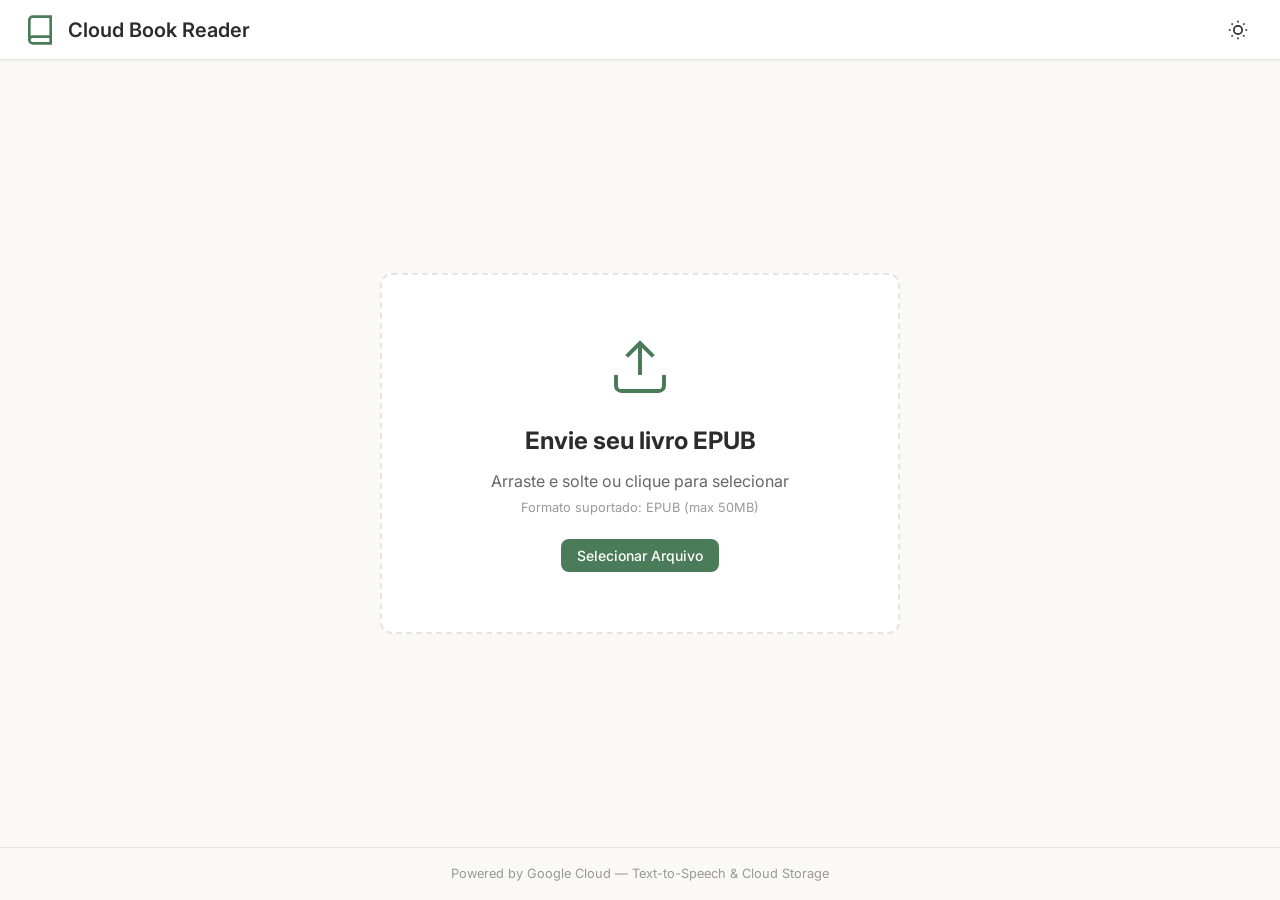
==== templates/index.html @ 9af19324 "Add Google Cloud EPUB book reader application Full-stack book reader with EPUB parsing, chapter navi" ====
<!DOCTYPE html>
<html lang="pt-BR">
<head>
    <meta charset="UTF-8">
    <meta name="viewport" content="width=device-width, initial-scale=1.0">
    <title>Cloud Book Reader - Leitor EPUB</title>
    <link rel="stylesheet" href="/static/css/style.css">
    <link href="https://fonts.googleapis.com/css2?family=Merriweather:wght@300;400;700&family=Inter:wght@400;500;600&display=swap" rel="stylesheet">
</head>
<body>
    <div class="app-container">
        <!-- Header -->
        <header class="header">
            <div class="header-content">
                <div class="logo">
                    <svg width="32" height="32" viewBox="0 0 24 24" fill="none" stroke="currentColor" stroke-width="2">
                        <path d="M4 19.5A2.5 2.5 0 0 1 6.5 17H20"></path>
                        <path d="M6.5 2H20v20H6.5A2.5 2.5 0 0 1 4 19.5v-15A2.5 2.5 0 0 1 6.5 2z"></path>
                    </svg>
                    <h1>Cloud Book Reader</h1>
                </div>
                <button id="btn-theme" class="btn-icon" title="Alternar tema">
                    <svg id="icon-sun" width="20" height="20" viewBox="0 0 24 24" fill="none" stroke="currentColor" stroke-width="2">
                        <circle cx="12" cy="12" r="5"></circle>
                        <line x1="12" y1="1" x2="12" y2="3"></line>
                        <line x1="12" y1="21" x2="12" y2="23"></line>
                        <line x1="4.22" y1="4.22" x2="5.64" y2="5.64"></line>
                        <line x1="18.36" y1="18.36" x2="19.78" y2="19.78"></line>
                        <line x1="1" y1="12" x2="3" y2="12"></line>
                        <line x1="21" y1="12" x2="23" y2="12"></line>
                        <line x1="4.22" y1="19.78" x2="5.64" y2="18.36"></line>
                        <line x1="18.36" y1="5.64" x2="19.78" y2="4.22"></line>
                    </svg>
                    <svg id="icon-moon" class="hidden" width="20" height="20" viewBox="0 0 24 24" fill="none" stroke="currentColor" stroke-width="2">
                        <path d="M21 12.79A9 9 0 1 1 11.21 3 7 7 0 0 0 21 12.79z"></path>
                    </svg>
                </button>
            </div>
        </header>

        <!-- Upload Section -->
        <section id="upload-section" class="upload-section">
            <div class="upload-area" id="drop-zone">
                <div class="upload-icon">
                    <svg width="64" height="64" viewBox="0 0 24 24" fill="none" stroke="currentColor" stroke-width="1.5">
                        <path d="M21 15v4a2 2 0 0 1-2 2H5a2 2 0 0 1-2-2v-4"></path>
                        <polyline points="17 8 12 3 7 8"></polyline>
                        <line x1="12" y1="3" x2="12" y2="15"></line>
                    </svg>
                </div>
                <h2>Envie seu livro EPUB</h2>
                <p>Arraste e solte ou clique para selecionar</p>
                <p class="upload-formats">Formato suportado: EPUB (max 50MB)</p>
                <input type="file" id="file-input" accept=".epub" hidden>
                <button class="btn btn-primary" id="btn-select">Selecionar Arquivo</button>
            </div>
            <div id="upload-progress" class="upload-progress hidden">
                <div class="progress-bar">
                    <div class="progress-fill" id="progress-fill"></div>
                </div>
                <p id="upload-status">Processando seu livro...</p>
            </div>
        </section>

        <!-- Reader Section -->
        <section id="reader-section" class="reader-section hidden">
            <!-- Sidebar / Table of Contents -->
            <aside class="sidebar" id="sidebar">
                <div class="sidebar-header">
                    <div class="book-cover" id="book-cover"></div>
                    <div class="book-info">
                        <h3 id="meta-title"></h3>
                        <p id="meta-author"></p>
                    </div>
                </div>
                <nav class="toc" id="toc"></nav>
                <button class="btn btn-secondary sidebar-back" id="btn-back">
                    <svg width="16" height="16" viewBox="0 0 24 24" fill="none" stroke="currentColor" stroke-width="2">
                        <line x1="19" y1="12" x2="5" y2="12"></line>
                        <polyline points="12 19 5 12 12 5"></polyline>
                    </svg>
                    Novo Livro
                </button>
            </aside>

            <!-- Main Reader -->
            <main class="reader-main">
                <div class="reader-toolbar">
                    <div class="toolbar-left">
                        <button class="btn-icon" id="btn-toggle-sidebar" title="Menu">
                            <svg width="20" height="20" viewBox="0 0 24 24" fill="none" stroke="currentColor" stroke-width="2">
                                <line x1="3" y1="12" x2="21" y2="12"></line>
                                <line x1="3" y1="6" x2="21" y2="6"></line>
                                <line x1="3" y1="18" x2="21" y2="18"></line>
                            </svg>
                        </button>
                        <span class="chapter-title" id="chapter-title"></span>
                    </div>
                    <div class="toolbar-center">
                        <button class="btn-icon" id="btn-prev" title="Cap&iacute;tulo anterior">
                            <svg width="20" height="20" viewBox="0 0 24 24" fill="none" stroke="currentColor" stroke-width="2">
                                <polyline points="15 18 9 12 15 6"></polyline>
                            </svg>
                        </button>
                        <span class="page-indicator">
                            <span id="current-chapter">1</span> / <span id="total-chapters">1</span>
                        </span>
                        <button class="btn-icon" id="btn-next" title="Pr&oacute;ximo cap&iacute;tulo">
                            <svg width="20" height="20" viewBox="0 0 24 24" fill="none" stroke="currentColor" stroke-width="2">
                                <polyline points="9 18 15 12 9 6"></polyline>
                            </svg>
                        </button>
                    </div>
                    <div class="toolbar-right">
                        <button class="btn-icon" id="btn-font-decrease" title="Diminuir fonte">A-</button>
                        <button class="btn-icon" id="btn-font-increase" title="Aumentar fonte">A+</button>
                        <select id="tts-language" class="select-language" title="Idioma da voz">
                            <option value="pt-BR">PT-BR</option>
                            <option value="en-US">EN</option>
                            <option value="es-ES">ES</option>
                            <option value="fr-FR">FR</option>
                            <option value="de-DE">DE</option>
                            <option value="it-IT">IT</option>
                            <option value="ja-JP">JA</option>
                        </select>
                        <button class="btn btn-accent" id="btn-tts" title="Ler em voz alta">
                            <svg width="18" height="18" viewBox="0 0 24 24" fill="none" stroke="currentColor" stroke-width="2">
                                <polygon points="11 5 6 9 2 9 2 15 6 15 11 19 11 5"></polygon>
                                <path d="M15.54 8.46a5 5 0 0 1 0 7.07"></path>
                            </svg>
                            Ouvir
                        </button>
                    </div>
                </div>
                <div class="reader-content" id="reader-content">
                    <div class="page-content" id="page-content"></div>
                </div>
            </main>
        </section>

        <!-- Audio Player (hidden) -->
        <audio id="audio-player" hidden></audio>

        <!-- Footer -->
        <footer class="footer">
            <p>Powered by Google Cloud &mdash; Text-to-Speech &amp; Cloud Storage</p>
        </footer>
    </div>

    <script src="/static/js/app.js"></script>
</body>
</html>
---- static/css/style.css ----
/* ===== Variables ===== */
:root {
    --bg-primary: #faf9f7;
    --bg-secondary: #ffffff;
    --bg-sidebar: #f5f3f0;
    --text-primary: #2c2c2c;
    --text-secondary: #666666;
    --text-muted: #999999;
    --border: #e8e5e0;
    --accent: #4a7c59;
    --accent-hover: #3d6a4b;
    --accent-light: #e8f0eb;
    --danger: #c0392b;
    --shadow-sm: 0 1px 3px rgba(0, 0, 0, 0.06);
    --shadow-md: 0 4px 12px rgba(0, 0, 0, 0.08);
    --shadow-lg: 0 8px 30px rgba(0, 0, 0, 0.12);
    --radius: 8px;
    --radius-lg: 12px;
    --font-reading: 'Merriweather', Georgia, serif;
    --font-ui: 'Inter', -apple-system, BlinkMacSystemFont, sans-serif;
    --sidebar-width: 300px;
    --toolbar-height: 56px;
}

[data-theme="dark"] {
    --bg-primary: #1a1a1a;
    --bg-secondary: #242424;
    --bg-sidebar: #1e1e1e;
    --text-primary: #e8e4df;
    --text-secondary: #a0a0a0;
    --text-muted: #707070;
    --border: #333333;
    --accent: #6aad7b;
    --accent-hover: #7ec08d;
    --accent-light: #2a3a2e;
    --shadow-sm: 0 1px 3px rgba(0, 0, 0, 0.2);
    --shadow-md: 0 4px 12px rgba(0, 0, 0, 0.3);
    --shadow-lg: 0 8px 30px rgba(0, 0, 0, 0.4);
}

/* ===== Reset & Base ===== */
*, *::before, *::after {
    box-sizing: border-box;
    margin: 0;
    padding: 0;
}

html {
    font-size: 16px;
    -webkit-font-smoothing: antialiased;
}

body {
    font-family: var(--font-ui);
    background: var(--bg-primary);
    color: var(--text-primary);
    line-height: 1.6;
    min-height: 100vh;
    transition: background 0.3s, color 0.3s;
}

.hidden { display: none !important; }

/* ===== App Container ===== */
.app-container {
    min-height: 100vh;
    display: flex;
    flex-direction: column;
}

/* ===== Header ===== */
.header {
    background: var(--bg-secondary);
    border-bottom: 1px solid var(--border);
    padding: 0 24px;
    height: 60px;
    position: sticky;
    top: 0;
    z-index: 100;
    box-shadow: var(--shadow-sm);
}

.header-content {
    max-width: 1400px;
    margin: 0 auto;
    display: flex;
    align-items: center;
    justify-content: space-between;
    height: 100%;
}

.logo {
    display: flex;
    align-items: center;
    gap: 12px;
    color: var(--accent);
}

.logo h1 {
    font-size: 1.25rem;
    font-weight: 600;
    color: var(--text-primary);
}

/* ===== Buttons ===== */
.btn {
    display: inline-flex;
    align-items: center;
    gap: 8px;
    padding: 8px 16px;
    border: none;
    border-radius: var(--radius);
    font-family: var(--font-ui);
    font-size: 0.875rem;
    font-weight: 500;
    cursor: pointer;
    transition: all 0.2s;
    white-space: nowrap;
}

.btn-primary {
    background: var(--accent);
    color: white;
}

.btn-primary:hover {
    background: var(--accent-hover);
    box-shadow: var(--shadow-md);
}

.btn-secondary {
    background: var(--bg-primary);
    color: var(--text-primary);
    border: 1px solid var(--border);
}

.btn-secondary:hover {
    background: var(--border);
}

.btn-accent {
    background: var(--accent);
    color: white;
}

.btn-accent:hover {
    background: var(--accent-hover);
}

.btn-accent.active {
    background: var(--danger);
}

.btn-icon {
    display: inline-flex;
    align-items: center;
    justify-content: center;
    width: 36px;
    height: 36px;
    border: none;
    border-radius: var(--radius);
    background: transparent;
    color: var(--text-primary);
    cursor: pointer;
    transition: background 0.2s;
    font-family: var(--font-ui);
    font-size: 0.8rem;
    font-weight: 600;
}

.btn-icon:hover {
    background: var(--accent-light);
}

/* ===== Upload Section ===== */
.upload-section {
    flex: 1;
    display: flex;
    flex-direction: column;
    align-items: center;
    justify-content: center;
    padding: 48px 24px;
}

.upload-area {
    width: 100%;
    max-width: 520px;
    padding: 60px 40px;
    border: 2px dashed var(--border);
    border-radius: var(--radius-lg);
    text-align: center;
    cursor: pointer;
    transition: all 0.3s;
    background: var(--bg-secondary);
}

.upload-area:hover, .upload-area.dragover {
    border-color: var(--accent);
    background: var(--accent-light);
    box-shadow: var(--shadow-md);
}

.upload-icon {
    color: var(--accent);
    margin-bottom: 16px;
}

.upload-area h2 {
    font-size: 1.5rem;
    margin-bottom: 8px;
    color: var(--text-primary);
}

.upload-area p {
    color: var(--text-secondary);
    margin-bottom: 4px;
}

.upload-formats {
    font-size: 0.8rem;
    color: var(--text-muted) !important;
    margin-bottom: 20px !important;
}

.upload-progress {
    width: 100%;
    max-width: 520px;
    margin-top: 24px;
    text-align: center;
}

.progress-bar {
    width: 100%;
    height: 6px;
    background: var(--border);
    border-radius: 3px;
    overflow: hidden;
    margin-bottom: 12px;
}

.progress-fill {
    height: 100%;
    width: 0%;
    background: var(--accent);
    border-radius: 3px;
    transition: width 0.3s;
    animation: progress-pulse 1.5s ease-in-out infinite;
}

@keyframes progress-pulse {
    0%, 100% { opacity: 1; }
    50% { opacity: 0.7; }
}

#upload-status {
    color: var(--text-secondary);
    font-size: 0.9rem;
}

/* ===== Reader Section ===== */
.reader-section {
    flex: 1;
    display: flex;
    min-height: calc(100vh - 60px - 48px);
}

/* ===== Sidebar ===== */
.sidebar {
    width: var(--sidebar-width);
    background: var(--bg-sidebar);
    border-right: 1px solid var(--border);
    display: flex;
    flex-direction: column;
    overflow-y: auto;
    transition: transform 0.3s;
    flex-shrink: 0;
}

.sidebar.collapsed {
    transform: translateX(calc(-1 * var(--sidebar-width)));
    width: 0;
    overflow: hidden;
    border: none;
}

.sidebar-header {
    padding: 20px;
    border-bottom: 1px solid var(--border);
    text-align: center;
}

.book-cover {
    width: 120px;
    height: 170px;
    margin: 0 auto 12px;
    background: var(--border);
    border-radius: var(--radius);
    overflow: hidden;
    box-shadow: var(--shadow-md);
    display: flex;
    align-items: center;
    justify-content: center;
}

.book-cover img {
    width: 100%;
    height: 100%;
    object-fit: cover;
}

.book-cover .cover-placeholder {
    font-size: 2.5rem;
    color: var(--text-muted);
}

.book-info h3 {
    font-size: 1rem;
    font-weight: 600;
    margin-bottom: 4px;
    line-height: 1.3;
}

.book-info p {
    font-size: 0.85rem;
    color: var(--text-secondary);
}

.toc {
    flex: 1;
    overflow-y: auto;
    padding: 8px 0;
}

.toc-item {
    display: block;
    width: 100%;
    padding: 10px 20px;
    border: none;
    background: none;
    text-align: left;
    font-family: var(--font-ui);
    font-size: 0.85rem;
    color: var(--text-secondary);
    cursor: pointer;
    transition: all 0.2s;
    border-left: 3px solid transparent;
}

.toc-item:hover {
    background: var(--accent-light);
    color: var(--text-primary);
}

.toc-item.active {
    background: var(--accent-light);
    color: var(--accent);
    border-left-color: var(--accent);
    font-weight: 500;
}

.sidebar-back {
    margin: 12px 16px;
}

/* ===== Reader Main ===== */
.reader-main {
    flex: 1;
    display: flex;
    flex-direction: column;
    min-width: 0;
}

.reader-toolbar {
    height: var(--toolbar-height);
    padding: 0 16px;
    display: flex;
    align-items: center;
    justify-content: space-between;
    background: var(--bg-secondary);
    border-bottom: 1px solid var(--border);
    gap: 12px;
    flex-shrink: 0;
}

.toolbar-left, .toolbar-center, .toolbar-right {
    display: flex;
    align-items: center;
    gap: 8px;
}

.toolbar-left { flex: 1; min-width: 0; }
.toolbar-right { flex-shrink: 0; }

.chapter-title {
    font-size: 0.9rem;
    font-weight: 500;
    color: var(--text-secondary);
    overflow: hidden;
    text-overflow: ellipsis;
    white-space: nowrap;
}

.page-indicator {
    font-size: 0.85rem;
    color: var(--text-secondary);
    white-space: nowrap;
}

.select-language {
    padding: 6px 8px;
    border: 1px solid var(--border);
    border-radius: var(--radius);
    background: var(--bg-secondary);
    color: var(--text-primary);
    font-family: var(--font-ui);
    font-size: 0.8rem;
    cursor: pointer;
}

/* ===== Reader Content ===== */
.reader-content {
    flex: 1;
    overflow-y: auto;
    padding: 40px;
    display: flex;
    justify-content: center;
}

.page-content {
    max-width: 700px;
    width: 100%;
    font-family: var(--font-reading);
    font-size: 1.1rem;
    line-height: 1.9;
    color: var(--text-primary);
}

.page-content h1, .page-content h2, .page-content h3,
.page-content h4, .page-content h5, .page-content h6 {
    font-family: var(--font-ui);
    margin: 1.5em 0 0.5em;
    line-height: 1.3;
    color: var(--text-primary);
}

.page-content h1 { font-size: 1.8rem; }
.page-content h2 { font-size: 1.5rem; }
.page-content h3 { font-size: 1.3rem; }

.page-content p {
    margin-bottom: 1em;
    text-align: justify;
    hyphens: auto;
}

.page-content img {
    max-width: 100%;
    height: auto;
    border-radius: var(--radius);
    margin: 1em 0;
}

.page-content blockquote {
    border-left: 3px solid var(--accent);
    padding-left: 16px;
    margin: 1em 0;
    color: var(--text-secondary);
    font-style: italic;
}

.page-content a {
    color: var(--accent);
    text-decoration: none;
}

.page-content a:hover {
    text-decoration: underline;
}

/* ===== Footer ===== */
.footer {
    padding: 16px 24px;
    text-align: center;
    font-size: 0.8rem;
    color: var(--text-muted);
    border-top: 1px solid var(--border);
}

/* ===== Responsive ===== */
@media (max-width: 768px) {
    .sidebar {
        position: fixed;
        top: 60px;
        left: 0;
        bottom: 0;
        z-index: 50;
        box-shadow: var(--shadow-lg);
    }

    .sidebar.collapsed {
        transform: translateX(-100%);
    }

    .reader-content {
        padding: 24px 16px;
    }

    .toolbar-right {
        gap: 4px;
    }

    .btn-tts-text {
        display: none;
    }

    .reader-toolbar {
        padding: 0 8px;
    }

    .select-language {
        display: none;
    }
}

@media (max-width: 480px) {
    .page-content {
        font-size: 1rem;
        line-height: 1.7;
    }

    .header {
        padding: 0 12px;
    }

    .logo h1 {
        font-size: 1rem;
    }
}

/* ===== Scrollbar ===== */
::-webkit-scrollbar {
    width: 8px;
}

::-webkit-scrollbar-track {
    background: transparent;
}

::-webkit-scrollbar-thumb {
    background: var(--border);
    border-radius: 4px;
}

::-webkit-scrollbar-thumb:hover {
    background: var(--text-muted);
}

/* ===== Loading Spinner ===== */
.loading-spinner {
    display: inline-block;
    width: 20px;
    height: 20px;
    border: 2px solid var(--border);
    border-top-color: var(--accent);
    border-radius: 50%;
    animation: spin 0.6s linear infinite;
}

@keyframes spin {
    to { transform: rotate(360deg); }
}
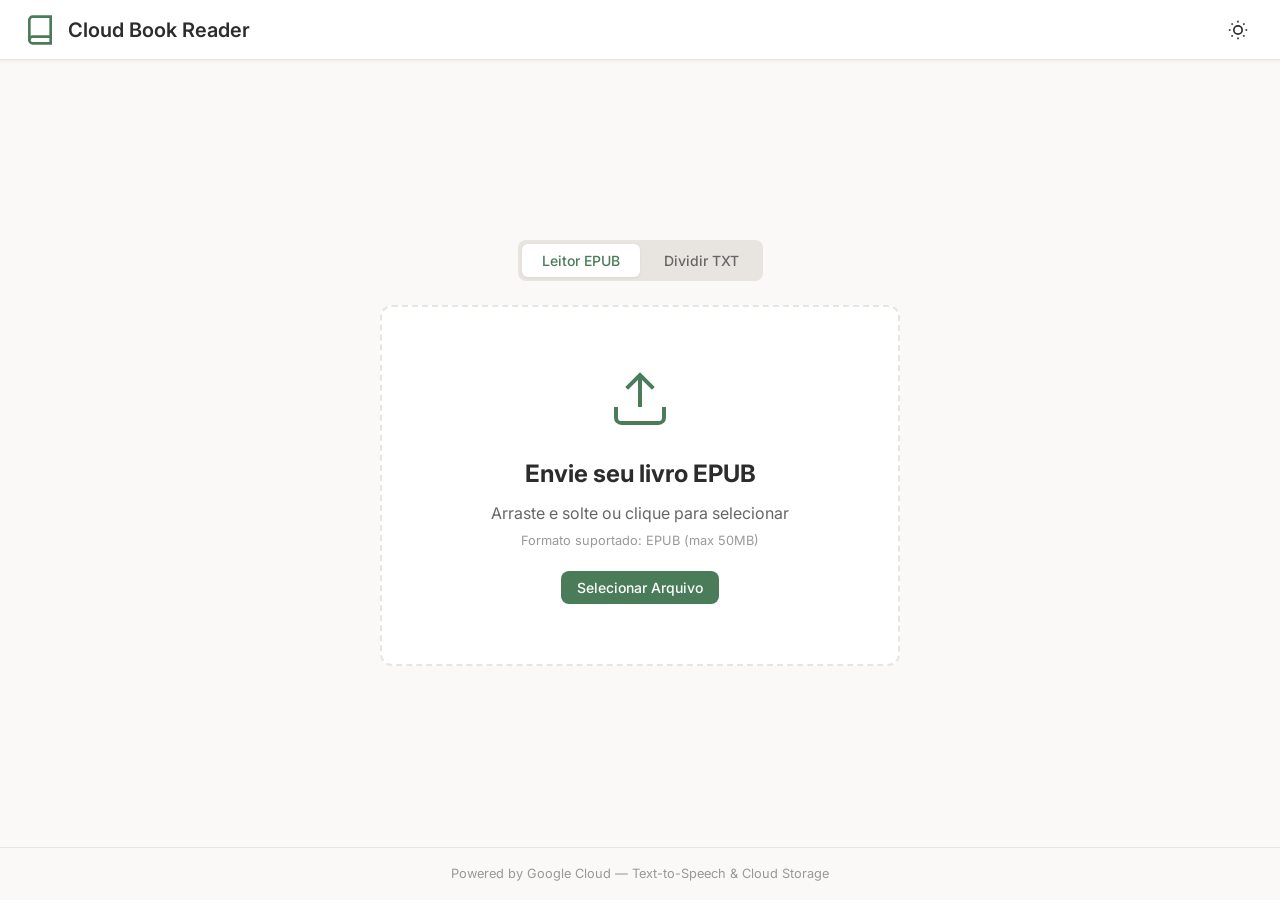
==== commit b9f2cca4: "Add TXT book splitter: upload TXT and download ZIP with 5000-char chunks New /split-txt endpoint rec" ====
--- a/templates/index.html
+++ b/templates/index.html
@@ -40,7 +40,14 @@
 
         <!-- Upload Section -->
         <section id="upload-section" class="upload-section">
-            <div class="upload-area" id="drop-zone">
+            <!-- Tab Switcher -->
+            <div class="upload-tabs">
+                <button class="upload-tab active" id="tab-epub" data-tab="epub">Leitor EPUB</button>
+                <button class="upload-tab" id="tab-split" data-tab="split">Dividir TXT</button>
+            </div>
+
+            <!-- EPUB Upload -->
+            <div class="upload-area" id="drop-zone" data-panel="epub">
                 <div class="upload-icon">
                     <svg width="64" height="64" viewBox="0 0 24 24" fill="none" stroke="currentColor" stroke-width="1.5">
                         <path d="M21 15v4a2 2 0 0 1-2 2H5a2 2 0 0 1-2-2v-4"></path>
@@ -54,6 +61,29 @@
                 <input type="file" id="file-input" accept=".epub" hidden>
                 <button class="btn btn-primary" id="btn-select">Selecionar Arquivo</button>
             </div>
+
+            <!-- TXT Split Upload -->
+            <div class="upload-area hidden" id="drop-zone-txt" data-panel="split">
+                <div class="upload-icon">
+                    <svg width="64" height="64" viewBox="0 0 24 24" fill="none" stroke="currentColor" stroke-width="1.5">
+                        <path d="M14 2H6a2 2 0 0 0-2 2v16a2 2 0 0 0 2 2h12a2 2 0 0 0 2-2V8z"></path>
+                        <polyline points="14 2 14 8 20 8"></polyline>
+                        <line x1="16" y1="13" x2="8" y2="13"></line>
+                        <line x1="16" y1="17" x2="8" y2="17"></line>
+                        <polyline points="10 9 9 9 8 9"></polyline>
+                    </svg>
+                </div>
+                <h2>Dividir livro TXT em partes</h2>
+                <p>Arraste e solte ou clique para selecionar</p>
+                <p class="upload-formats">Formato suportado: TXT (max 50MB)</p>
+                <div class="chunk-size-control">
+                    <label for="chunk-size">Caracteres por parte:</label>
+                    <input type="number" id="chunk-size" value="5000" min="100" max="50000" step="100">
+                </div>
+                <input type="file" id="file-input-txt" accept=".txt" hidden>
+                <button class="btn btn-primary" id="btn-select-txt">Selecionar Arquivo TXT</button>
+            </div>
+
             <div id="upload-progress" class="upload-progress hidden">
                 <div class="progress-bar">
                     <div class="progress-fill" id="progress-fill"></div>
@@ -114,6 +144,10 @@
                     <div class="toolbar-right">
                         <button class="btn-icon" id="btn-font-decrease" title="Diminuir fonte">A-</button>
                         <button class="btn-icon" id="btn-font-increase" title="Aumentar fonte">A+</button>
+                        <select id="tts-voice-type" class="select-language" title="Tipo de voz">
+                            <option value="wavenet">WaveNet Neural</option>
+                            <option value="neural2">Neural2 (Premium)</option>
+                        </select>
                         <select id="tts-language" class="select-language" title="Idioma da voz">
                             <option value="pt-BR">PT-BR</option>
                             <option value="en-US">EN</option>
--- a/static/css/style.css
+++ b/static/css/style.css
@@ -172,6 +172,71 @@
     background: var(--accent-light);
 }
 
+/* ===== Upload Tabs ===== */
+.upload-tabs {
+    display: flex;
+    gap: 4px;
+    background: var(--border);
+    padding: 4px;
+    border-radius: var(--radius);
+    margin-bottom: 24px;
+}
+
+.upload-tab {
+    padding: 8px 20px;
+    border: none;
+    border-radius: 6px;
+    background: transparent;
+    font-family: var(--font-ui);
+    font-size: 0.875rem;
+    font-weight: 500;
+    color: var(--text-secondary);
+    cursor: pointer;
+    transition: all 0.2s;
+}
+
+.upload-tab:hover {
+    color: var(--text-primary);
+}
+
+.upload-tab.active {
+    background: var(--bg-secondary);
+    color: var(--accent);
+    box-shadow: var(--shadow-sm);
+}
+
+/* ===== Chunk Size Control ===== */
+.chunk-size-control {
+    display: flex;
+    align-items: center;
+    gap: 10px;
+    justify-content: center;
+    margin: 12px 0 20px;
+}
+
+.chunk-size-control label {
+    font-size: 0.85rem;
+    color: var(--text-secondary);
+    font-weight: 500;
+}
+
+.chunk-size-control input[type="number"] {
+    width: 100px;
+    padding: 6px 10px;
+    border: 1px solid var(--border);
+    border-radius: var(--radius);
+    background: var(--bg-primary);
+    color: var(--text-primary);
+    font-family: var(--font-ui);
+    font-size: 0.85rem;
+    text-align: center;
+}
+
+.chunk-size-control input[type="number"]:focus {
+    outline: none;
+    border-color: var(--accent);
+}
+
 /* ===== Upload Section ===== */
 .upload-section {
     flex: 1;
